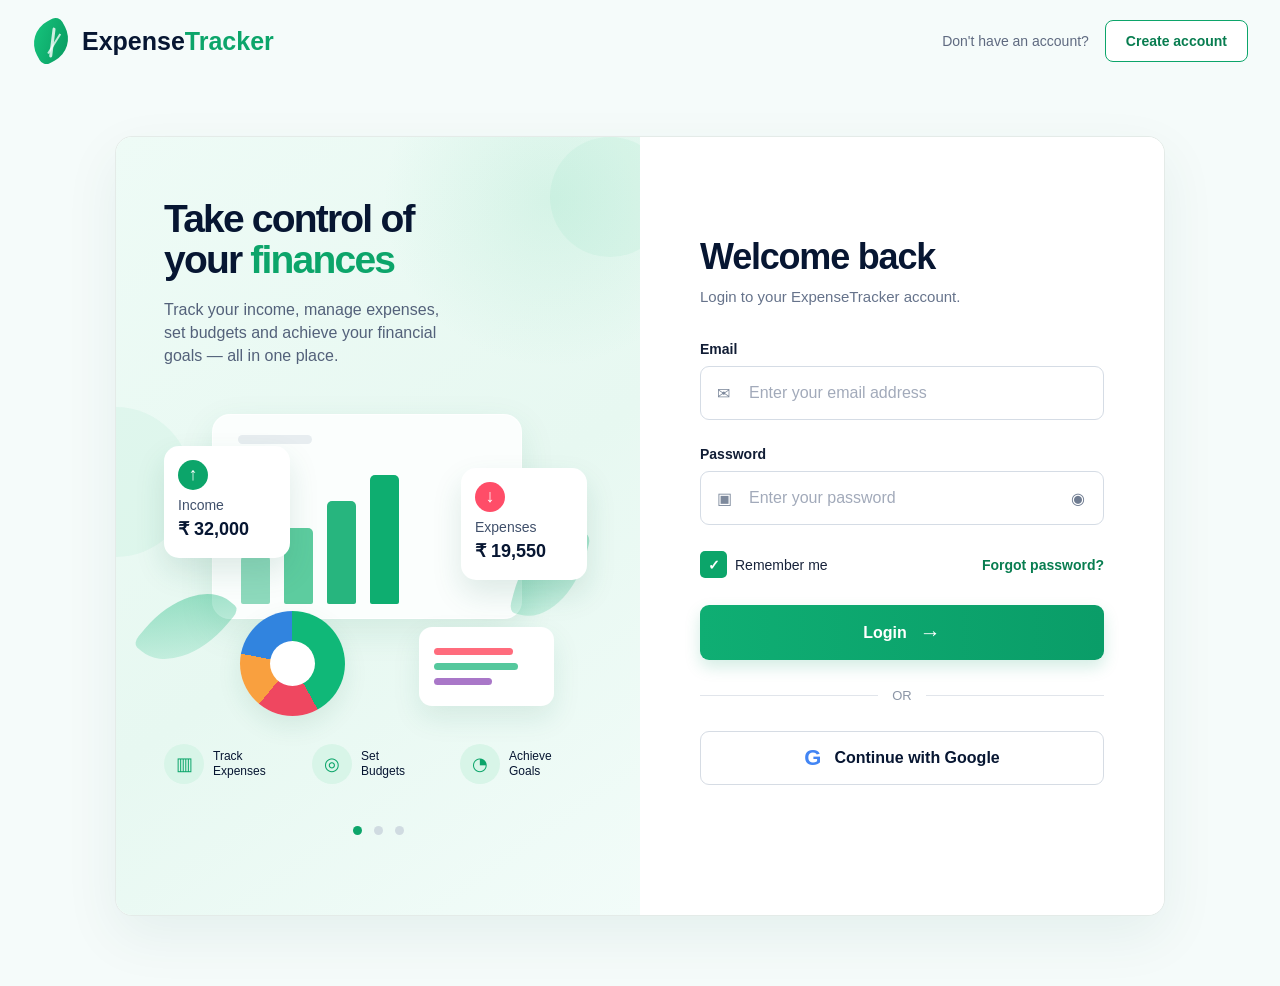
==== dashboard.html @ 4433a146 "Add protected dashboard entry page" ====
<!DOCTYPE html>
<html lang="en">
<head>
    <meta charset="UTF-8">
    <meta name="viewport" content="width=device-width, initial-scale=1.0">
    <title>Dashboard - ExpenseTracker</title>
    <link rel="stylesheet" href="css/dashboard.css">
    <script>
        (function () {
            const auth =
                localStorage.getItem("expenseTrackerAuth") ||
                sessionStorage.getItem("expenseTrackerAuth");

            if (!auth) {
                window.location.replace("login.html");
            }
        })();
    </script>
</head>
<body data-protected="true">

<header class="app-header">
    <a href="dashboard.html" class="app-logo">
        <span class="leaf-logo"></span>
        <span>Expense<span>Tracker</span></span>
    </a>

    <div class="user-area">
        <span id="welcomeUser">Welcome back</span>
        <button id="logoutButton" type="button">Logout</button>
    </div>
</header>

<main class="dashboard-placeholder">
    <div class="placeholder-card">
        <span class="placeholder-icon">▦</span>
        <p class="eyebrow">EXPENSETRACKER</p>
        <h1>Dashboard</h1>
        <p>
            You're successfully logged in. This is the protected dashboard area.
            The full Dashboard, Transactions, Budgets, Categories, Reports and Goals
            pages can now be built here.
        </p>

        <div class="quick-info">
            <div>
                <small>Signed in as</small>
                <strong id="userEmail">—</strong>
            </div>
            <div>
                <small>Session</small>
                <strong id="sessionType">—</strong>
            </div>
        </div>

        <button class="logout-primary" id="logoutButtonMain" type="button">Log out</button>
    </div>
</main>

<script src="js/auth.js"></script>
<script>
    document.addEventListener("DOMContentLoaded", function () {
        const auth = window.ExpenseTrackerAuth.getStoredAuth();

        if (!auth) return;

        document.getElementById("welcomeUser").textContent = "Hi, " + (auth.name || "there");
        document.getElementById("userEmail").textContent = auth.email;

        const remembered = Boolean(localStorage.getItem("expenseTrackerAuth"));
        document.getElementById("sessionType").textContent =
            remembered ? "Remembered" : "This session";

        document.getElementById("logoutButton").addEventListener("click", window.ExpenseTrackerAuth.logout);
        document.getElementById("logoutButtonMain").addEventListener("click", window.ExpenseTrackerAuth.logout);
    });
</script>
</body>
</html>
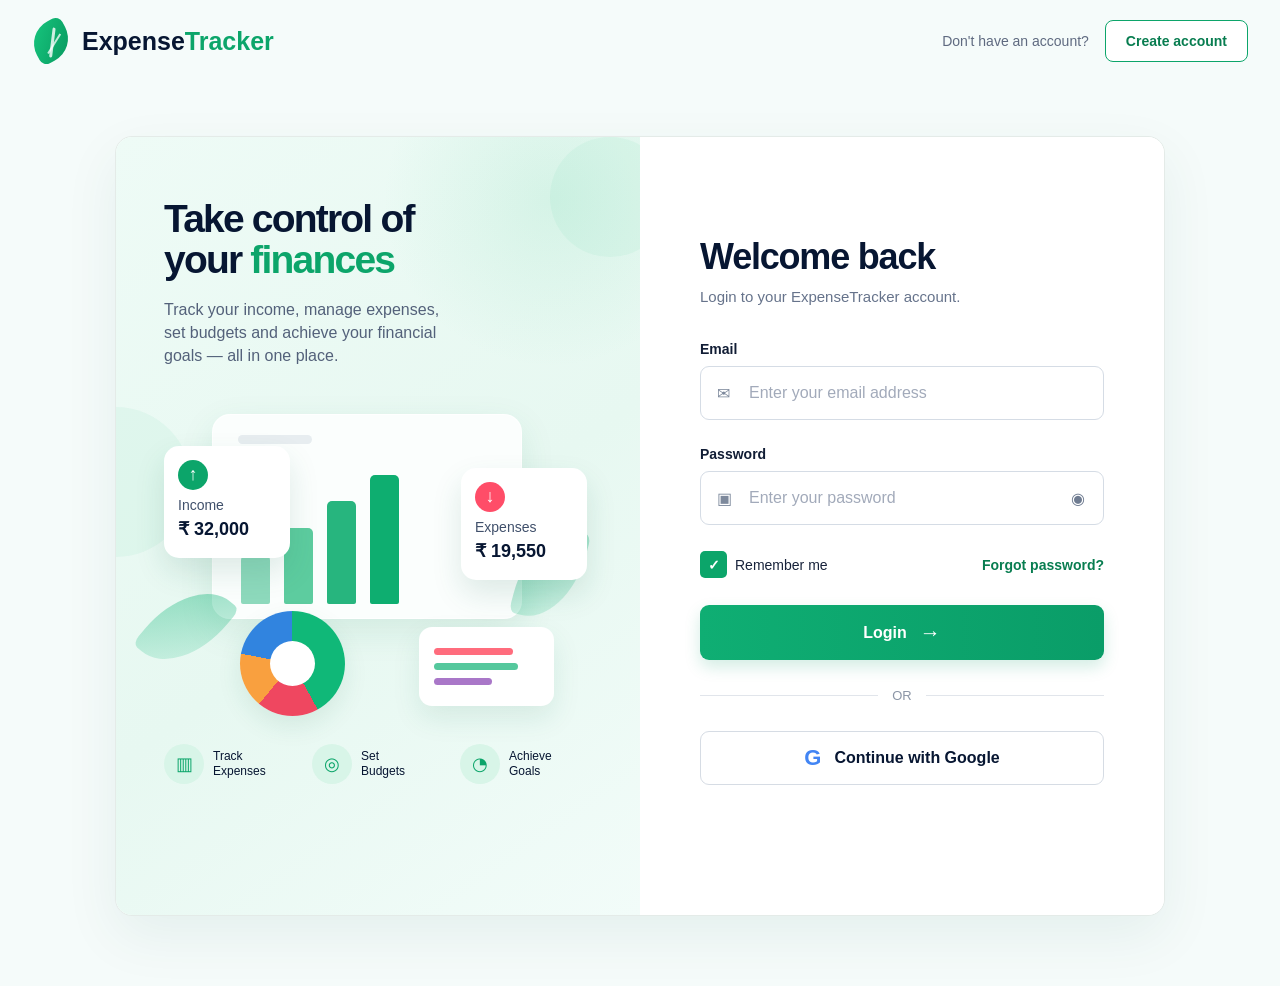
==== commit 8241f9f0: "Build full ExpenseTracker dashboard from reference design" ====
--- a/dashboard.html
+++ b/dashboard.html
@@ -1,79 +1,96 @@
 <!DOCTYPE html>
 <html lang="en">
 <head>
-    <meta charset="UTF-8">
-    <meta name="viewport" content="width=device-width, initial-scale=1.0">
-    <title>Dashboard - ExpenseTracker</title>
-    <link rel="stylesheet" href="css/dashboard.css">
-    <script>
-        (function () {
-            const auth =
-                localStorage.getItem("expenseTrackerAuth") ||
-                sessionStorage.getItem("expenseTrackerAuth");
-
-            if (!auth) {
-                window.location.replace("login.html");
-            }
-        })();
-    </script>
+<meta charset="UTF-8">
+<meta name="viewport" content="width=device-width, initial-scale=1.0">
+<title>Dashboard - ExpenseTracker</title>
+<link rel="stylesheet" href="css/dashboard.css">
+<script>
+(function(){
+  const auth=localStorage.getItem("expenseTrackerAuth")||sessionStorage.getItem("expenseTrackerAuth");
+  if(!auth) window.location.replace("login.html");
+})();
+</script>
 </head>
 <body data-protected="true">
-
 <header class="app-header">
-    <a href="dashboard.html" class="app-logo">
-        <span class="leaf-logo"></span>
-        <span>Expense<span>Tracker</span></span>
-    </a>
-
-    <div class="user-area">
-        <span id="welcomeUser">Welcome back</span>
-        <button id="logoutButton" type="button">Logout</button>
-    </div>
+  <a href="dashboard.html" class="app-logo"><span class="leaf-logo"></span><span>Expense<span>Tracker</span></span></a>
+  <div class="top-search"><span>⌕</span><input placeholder="Search transactions, categories..." aria-label="Search"></div>
+  <div class="header-actions">
+    <button class="icon-button notification" aria-label="Notifications">♧<i></i></button>
+    <button class="profile-button" id="profileButton">
+      <span class="avatar" id="avatarInitial">T</span>
+      <span id="headerUser">Tanmoy Das</span><b>⌄</b>
+    </button>
+  </div>
 </header>
 
-<main class="dashboard-placeholder">
-    <div class="placeholder-card">
-        <span class="placeholder-icon">▦</span>
-        <p class="eyebrow">EXPENSETRACKER</p>
-        <h1>Dashboard</h1>
-        <p>
-            You're successfully logged in. This is the protected dashboard area.
-            The full Dashboard, Transactions, Budgets, Categories, Reports and Goals
-            pages can now be built here.
-        </p>
+<div class="app-shell">
+<aside class="sidebar">
+  <nav>
+    <a class="side-link active" href="dashboard.html"><span>⌂</span>Dashboard</a>
+    <a class="side-link" href="#transactions"><span>▤</span>Transactions</a>
+    <a class="side-link" href="#categories"><span>◇</span>Categories</a>
+    <a class="side-link" href="#budgets"><span>▱</span>Budgets</a>
+    <a class="side-link" href="#reports"><span>▥</span>Reports</a>
+    <a class="side-link" href="#goals"><span>◎</span>Goals</a>
+    <a class="side-link" href="#settings"><span>⚙</span>Settings</a>
+  </nav>
+  <div class="sidebar-message"><span>◆</span><strong>Better<br>Money Habits<br>A Brighter Future</strong><i></i></div>
+</aside>
 
-        <div class="quick-info">
-            <div>
-                <small>Signed in as</small>
-                <strong id="userEmail">—</strong>
-            </div>
-            <div>
-                <small>Session</small>
-                <strong id="sessionType">—</strong>
-            </div>
-        </div>
+<main class="dashboard-main">
+  <div class="dashboard-top">
+    <div>
+      <h1>Good morning, <span id="greetingName">Tanmoy!</span> 👋</h1>
+      <p>Here's your financial overview. You're doing great! Keep going!</p>
+    </div>
+    <button class="period-picker">▣ <span>This Month<br><small>Apr 1, 2025 - Apr 30, 2025</small></span>⌄</button>
+  </div>
 
-        <button class="logout-primary" id="logoutButtonMain" type="button">Log out</button>
-    </div>
+  <section class="stats-grid">
+    <article class="stat-card balance"><div class="stat-icon">▣</div><span>Total Balance</span><strong>₹ 12,450</strong><em>↑ 12% &nbsp; + ₹1,350</em><small>vs last month</small></article>
+    <article class="stat-card income"><div class="stat-icon">↧</div><span>Total Income</span><strong>₹ 32,000</strong><em>↑ 8% &nbsp; + ₹2,400</em><small>vs last month</small></article>
+    <article class="stat-card expense"><div class="stat-icon">▣</div><span>Total Expenses</span><strong>₹ 19,550</strong><em>↑ 5% &nbsp; + ₹950</em><small>vs last month</small></article>
+    <article class="stat-card savings"><div class="stat-icon">●</div><span>Savings</span><strong>₹ 12,450</strong><small>39% of income</small><em>↑ 15% &nbsp; + ₹1,650</em><small>vs last month</small></article>
+  </section>
+
+  <section class="content-grid">
+    <article class="panel income-expense">
+      <div class="panel-head"><h2>Income vs Expenses</h2><div class="legend"><span><i></i>Income</span><span><i></i>Expenses</span></div></div>
+      <div class="range-tabs"><button>7 Days</button><button class="active">30 Days</button><button>3 Months</button><button>6 Months</button><button>1 Year</button></div>
+      <div class="line-chart"><div class="y-labels"><span>40K</span><span>30K</span><span>20K</span><span>10K</span><span>0</span></div><div class="chart-area"><svg viewBox="0 0 620 220" preserveAspectRatio="none" aria-label="Income and expenses chart"><defs><linearGradient id="incomeFill" x1="0" y1="0" x2="0" y2="1"><stop offset="0" stop-color="#15b67b" stop-opacity=".22"/><stop offset="1" stop-color="#15b67b" stop-opacity="0"/></linearGradient><linearGradient id="expenseFill" x1="0" y1="0" x2="0" y2="1"><stop offset="0" stop-color="#ff526b" stop-opacity=".18"/><stop offset="1" stop-color="#ff526b" stop-opacity="0"/></linearGradient></defs><path d="M0 165 L50 145 L100 125 L150 92 L200 118 L250 96 L300 65 L350 100 L400 84 L450 108 L500 72 L540 70 L580 37 L620 12 L620 220 L0 220Z" fill="url(#incomeFill)"/><path d="M0 180 L50 165 L100 150 L150 140 L200 154 L250 125 L300 145 L350 132 L400 150 L450 116 L500 112 L540 82 L580 98 L620 112 L620 220 L0 220Z" fill="url(#expenseFill)"/><polyline points="0,165 50,145 100,125 150,92 200,118 250,96 300,65 350,100 400,84 450,108 500,72 540,70 580,37 620,12" fill="none" stroke="#13ad75" stroke-width="4" stroke-linecap="round" stroke-linejoin="round"/><polyline points="0,180 50,165 100,150 150,140 200,154 250,125 300,145 350,132 400,150 450,116 500,112 540,82 580,98 620,112" fill="none" stroke="#f34d67" stroke-width="4" stroke-linecap="round" stroke-linejoin="round"/><circle cx="620" cy="12" r="4" fill="#13ad75"/><circle cx="620" cy="112" r="4" fill="#f34d67"/></svg><div class="x-labels"><span>Apr 1</span><span>Apr 7</span><span>Apr 14</span><span>Apr 21</span><span>Apr 28</span></div></div></div>
+    </article>
+
+    <article class="panel spending"><div class="panel-head"><h2>Spending Overview</h2><button>This Month　⌄</button></div><div class="spending-body"><div class="donut-chart"><div><strong>₹ 19,550</strong><small>Total Spent</small></div></div><div class="category-list"><p><i class="c1"></i>Food <b>₹ 6,250</b><em>32%</em></p><p><i class="c2"></i>Transport <b>₹ 3,520</b><em>18%</em></p><p><i class="c3"></i>Shopping <b>₹ 3,120</b><em>16%</em></p><p><i class="c4"></i>Bills <b>₹ 2,340</b><em>12%</em></p><p><i class="c5"></i>Entertainment <b>₹ 1,950</b><em>10%</em></p><p><i class="c6"></i>Education <b>₹ 1,170</b><em>6%</em></p><p><i class="c7"></i>Health <b>₹ 780</b><em>4%</em></p><p><i class="c8"></i>Other <b>₹ 1,420</b><em>7%</em></p></div></div></article>
+
+    <article class="panel recent" id="transactions"><div class="panel-head"><h2>Recent Transactions</h2><a href="#transactions">View All</a></div><div class="transaction-list"><div><i class="tx food">🍴</i><span><b>Food</b><small>Food<br>Apr 27, 2025 · UPI</small></span><strong>− ₹ 350</strong></div><div><i class="tx salary">₹</i><span><b>Salary</b><small>Income<br>Apr 25, 2025 · Bank Transfer</small></span><strong class="positive">+ ₹ 20,000</strong></div><div><i class="tx bus">▣</i><span><b>Bus Fare</b><small>Transport<br>Apr 24, 2025 · UPI</small></span><strong>− ₹ 40</strong></div><div><i class="tx shop">▣</i><span><b>Shopping</b><small>Shopping<br>Apr 22, 2025 · UPI</small></span><strong>− ₹ 1,200</strong></div><div><i class="tx movie">▣</i><span><b>Movie ticket</b><small>Entertainment<br>Apr 20, 2025 · UPI</small></span><strong>− ₹ 350</strong></div></div></article>
+
+    <article class="panel budget" id="budgets"><div class="panel-head"><h2>Budget Snapshot</h2><a href="#budgets">View Budgets</a></div><div class="budget-body"><div class="budget-ring"><strong>61%</strong><small>Used</small></div><div class="budget-details"><strong>₹ 19,550 <small>/ ₹ 32,000</small></strong><span>Monthly Budget</span><p><i></i>Amount Spent <b>₹ 19,550</b></p><p><i></i>Remaining <b>₹ 12,450</b></p><p><i></i>Days Left <b>6 days</b></p></div></div></article>
+
+    <article class="panel alerts"><div class="panel-head"><h2>Financial Alerts</h2><a href="#alerts">View All</a></div><div class="alert-list"><div><i>!</i><span><b>You are close to your Food budget</b><small>You have used 78% of your Food budget.</small></span><strong>›</strong></div><div><i>↗</i><span><b>Your spending increased this month</b><small>You spent 15% more than last month.</small></span><strong>›</strong></div><div><i>◷</i><span><b>You haven't added a transaction recently</b><small>Add transactions to keep your data up to date.</small></span><strong>›</strong></div><div><i>!</i><span><b>Entertainment budget is almost finished</b><small>You have used 98% of your Entertainment budget.</small></span><strong>›</strong></div></div></article>
+
+    <article class="panel quick"><h2>Quick Actions</h2><div class="quick-grid"><button id="addTransaction">⊕<span>Add Transaction</span></button><button id="createBudget">◎<span>Create Budget</span></button><button id="createGoal">⚑<span>Create Goal</span></button><button id="viewReports">▥<span>View Reports</span></button></div></article>
+  </section>
 </main>
+</div>
 
+<div class="logout-menu" id="logoutMenu"><button id="logoutButton">Log out</button></div>
+<div class="toast" id="toast"></div>
 <script src="js/auth.js"></script>
 <script>
-    document.addEventListener("DOMContentLoaded", function () {
-        const auth = window.ExpenseTrackerAuth.getStoredAuth();
-
-        if (!auth) return;
-
-        document.getElementById("welcomeUser").textContent = "Hi, " + (auth.name || "there");
-        document.getElementById("userEmail").textContent = auth.email;
-
-        const remembered = Boolean(localStorage.getItem("expenseTrackerAuth"));
-        document.getElementById("sessionType").textContent =
-            remembered ? "Remembered" : "This session";
-
-        document.getElementById("logoutButton").addEventListener("click", window.ExpenseTrackerAuth.logout);
-        document.getElementById("logoutButtonMain").addEventListener("click", window.ExpenseTrackerAuth.logout);
-    });
+document.addEventListener("DOMContentLoaded",function(){
+ const auth=window.ExpenseTrackerAuth.getStoredAuth(); if(!auth)return;
+ const name=auth.name||auth.email.split("@")[0]; const first=name.split(" ")[0];
+ document.getElementById("greetingName").textContent=first+"!"; document.getElementById("headerUser").textContent=name;
+ document.getElementById("avatarInitial").textContent=first.charAt(0).toUpperCase();
+ const profile=document.getElementById("profileButton"), menu=document.getElementById("logoutMenu");
+ profile.addEventListener("click",()=>menu.classList.toggle("show"));
+ document.getElementById("logoutButton").addEventListener("click",window.ExpenseTrackerAuth.logout);
+ const toast=document.getElementById("toast");
+ document.querySelectorAll(".quick-grid button").forEach(b=>b.addEventListener("click",()=>{toast.textContent=b.innerText+" will open when that section is connected.";toast.classList.add("show");setTimeout(()=>toast.classList.remove("show"),2200)}));
+ document.querySelectorAll(".side-link:not(.active)").forEach(a=>a.addEventListener("click",e=>{if(a.getAttribute("href").startsWith("#")){e.preventDefault();const t=document.querySelector(a.getAttribute("href"));if(t)t.scrollIntoView({behavior:"smooth"});}}));
+});
 </script>
 </body>
 </html>
--- a/css/dashboard.css
+++ b/css/dashboard.css
@@ -0,0 +1,146 @@
+* { box-sizing: border-box; }
+
+body {
+    margin: 0;
+    min-height: 100vh;
+    font-family: Inter, "Segoe UI", Arial, sans-serif;
+    color: #0b1935;
+    background: #f4faf8;
+}
+
+a { text-decoration: none; color: inherit; }
+
+.app-header {
+    min-height: 76px;
+    padding: 0 5%;
+    display: flex;
+    align-items: center;
+    justify-content: space-between;
+    background: #fff;
+    border-bottom: 1px solid #e5eee9;
+}
+
+.app-logo {
+    display: flex;
+    align-items: center;
+    gap: 11px;
+    font-size: 23px;
+    font-weight: 800;
+}
+
+.app-logo > span:last-child span { color: #0ba76b; }
+
+.leaf-logo {
+    width: 34px;
+    height: 34px;
+    border-radius: 65% 20% 65% 20%;
+    background: linear-gradient(135deg, #20c982, #07995e);
+    transform: rotate(-28deg);
+}
+
+.user-area {
+    display: flex;
+    align-items: center;
+    gap: 18px;
+    color: #59677e;
+    font-size: 14px;
+}
+
+.user-area button {
+    border: 1px solid #0ba76b;
+    border-radius: 7px;
+    padding: 9px 17px;
+    color: #087d50;
+    background: #fff;
+    cursor: pointer;
+    font-weight: 700;
+}
+
+.dashboard-placeholder {
+    min-height: calc(100vh - 76px);
+    display: grid;
+    place-items: center;
+    padding: 35px 20px;
+}
+
+.placeholder-card {
+    width: min(650px, 100%);
+    text-align: center;
+    background: #fff;
+    border: 1px solid #dfeae5;
+    border-radius: 18px;
+    padding: 50px;
+    box-shadow: 0 18px 45px rgba(15, 91, 68, .08);
+}
+
+.placeholder-icon {
+    width: 64px;
+    height: 64px;
+    margin: 0 auto 17px;
+    display: grid;
+    place-items: center;
+    border-radius: 18px;
+    color: #fff;
+    background: #0ba76b;
+    font-size: 30px;
+}
+
+.eyebrow {
+    margin: 0 0 6px;
+    color: #0ba76b;
+    font-size: 12px;
+    font-weight: 800;
+    letter-spacing: 1.5px;
+}
+
+.placeholder-card h1 {
+    margin: 0 0 12px;
+    font-size: 36px;
+}
+
+.placeholder-card > p:not(.eyebrow) {
+    color: #66738a;
+    line-height: 1.7;
+}
+
+.quick-info {
+    display: grid;
+    grid-template-columns: 1fr 1fr;
+    gap: 12px;
+    margin: 25px 0;
+}
+
+.quick-info div {
+    padding: 15px;
+    text-align: left;
+    background: #f5fbf8;
+    border: 1px solid #e2eee8;
+    border-radius: 10px;
+}
+
+.quick-info small,
+.quick-info strong {
+    display: block;
+}
+
+.quick-info small {
+    color: #778398;
+    margin-bottom: 5px;
+}
+
+.logout-primary {
+    border: 0;
+    border-radius: 8px;
+    padding: 12px 28px;
+    color: #fff;
+    background: #0ba76b;
+    cursor: pointer;
+    font-weight: 700;
+}
+
+@media (max-width: 600px) {
+    .app-header { padding: 0 18px; }
+    .user-area > span { display: none; }
+    .placeholder-card { padding: 35px 22px; }
+    .quick-info { grid-template-columns: 1fr; }
+}
